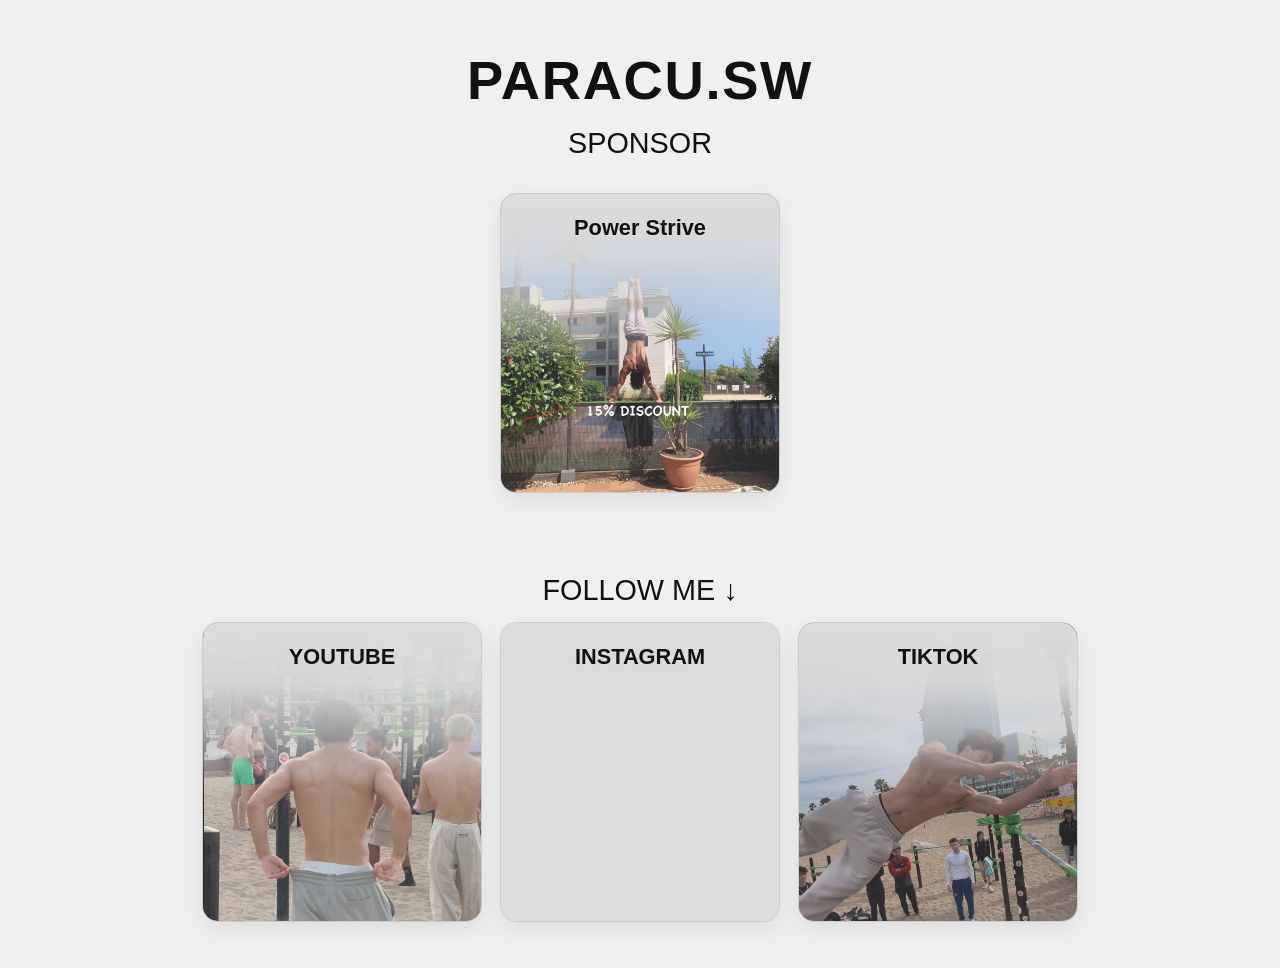
==== index.html @ 4c8cdf4b "Update index.html" ====
<!DOCTYPE html>
<html lang="es">
<head>
  <meta charset="UTF-8">
  <meta name="viewport" content="width=device-width, initial-scale=1.0">
  <title>paracu.sw</title>
  <link rel="stylesheet" href="styles.css">
</head>
<body>
  <main class="page">
    <section class="screen screen-one">
      <header class="hero reveal visible">
        <h1 class="title-box">PARACU.SW</h1>

        <p class="subtitle">SPONSOR</p>
      </header>

      <div class="cards-row">
        <a class="card card-tall reveal" style="--card-image: url('powerstrive.png');" href="https://powerstrive.company.site/" target="_blank" rel="noopener noreferrer" aria-label="Abrir Power Strive">
          <h2>Power Strive</h2>
        </a>
      </div>
    </section>
    
    <section class="screen screen-three">
      <header class="hero reveal">
        <p class="subtitle">FOLLOW ME ↓</p>
      </header>

      <div class="cards-row">
        <a class="card card-tall reveal" style="--card-image: url('youtube.png');" href="https://youtube.com/@paracu_sw?si=YCiXktwlxgzpzq3P" target="_blank" rel="noopener noreferrer" aria-label="Abrir YouTube">
          <h2>YOUTUBE</h2>
        </a>
        <a class="card card-tall reveal" style="--card-image: url('instagram.jpeg');" href="https://www.instagram.com/paracu.sw" target="_blank" rel="noopener noreferrer" aria-label="Abrir Instagram">
          <h2>INSTAGRAM</h2>
        </a>
        <a class="card card-tall reveal" style="--card-image: url('tiktok.jpg');" href="https://www.tiktok.com/@user691637720?_r=1&_t=ZN-942DjwGJtcU" target="_blank" rel="noopener noreferrer" aria-label="Abrir TikTok">
          <h2>TIKTOK</h2>
        </a>
      </div>
    </section>
  </main>

  <script src="script.js"></script>
</body>
</html>
---- styles.css ----
@font-face {
  font-family: "Outfit";
  src: url("fonts/Outfit-Regular.ttf") format("truetype");
  font-weight: 400;
  font-style: normal;
  font-display: swap;
}

@font-face {
  font-family: "Outfit";
  src: url("fonts/Outfit-Medium.ttf") format("truetype");
  font-weight: 500;
  font-style: normal;
  font-display: swap;
}

@font-face {
  font-family: "Outfit";
  src: url("fonts/Outfit-SemiBold.ttf") format("truetype");
  font-weight: 600;
  font-style: normal;
  font-display: swap;
}

@font-face {
  font-family: "Outfit";
  src: url("fonts/Outfit-Bold.ttf") format("truetype");
  font-weight: 700;
  font-style: normal;
  font-display: swap;
}

@font-face {
  font-family: "Outfit";
  src: url("fonts/Outfit-ExtraBold.ttf") format("truetype");
  font-weight: 800;
  font-style: normal;
  font-display: swap;
}

:root {
  color-scheme: light;
  --bg: #f0f0f0;
  --panel: #dcdcdc;
  --panel-rgb: 220, 220, 220;
  --border: #cccccc;
  --text: #111111;
  --text-soft: #333333;
  --title-border: #5288ff;
  --shadow: 0 8px 24px rgba(0, 0, 0, 0.08);
  --radius: 16px;
}

@media (prefers-color-scheme: dark) {
  :root {
    color-scheme: dark;
    --bg: #0f1115;
    --panel: #232833;
    --panel-rgb: 35, 40, 51;
    --border: #343946;
    --text: #edf1f9;
    --text-soft: #b8c0d1;
    --title-border: #7ea3ff;
    --shadow: 0 10px 28px rgba(0, 0, 0, 0.45);
  }
}

*,
*::before,
*::after {
  box-sizing: border-box;
}

html,
body {
  margin: 0;
  padding: 0;
  font-family: "Outfit", sans-serif;
  background: var(--bg);
  color: var(--text);
  line-height: 1.35;
}

.page {
  width: min(100%, 1180px);
  margin: 0 auto;
  padding: 8px 0 18px;
}

.screen {
  min-height: auto;
  padding: clamp(14px, 2.4vw, 28px) clamp(14px, 3vw, 36px);
  display: flex;
  flex-direction: column;
}

.screen-one {
  justify-content: flex-start;
  gap: clamp(12px, 1.7vw, 18px);
}

.hero {
  text-align: center;
  margin-top: clamp(4px, 1vw, 12px);
}

.title-box {
  display: inline-block;
  margin: 0;
  padding: 6px 0;
  border: 0;
  font-size: clamp(2rem, 5.8vw, 3.4rem);
  line-height: 1;
  letter-spacing: 0.03em;
  font-weight: 800;
}

.subtitle {
  margin: 10px 0 0;
  text-align: center;
  font-size: clamp(1.2rem, 3.2vw, 1.8rem);
  font-weight: 500;
  color: var(--text);
}

.cards-row {
  --cards-gap: clamp(10px, 1.6vw, 18px);
  margin-top: clamp(6px, 1vw, 12px);
  display: flex;
  flex-wrap: wrap;
  justify-content: center;
  align-items: stretch;
  gap: var(--cards-gap);
}

.cards-row .card {
  flex: 1 1 220px;
  max-width: 280px;
}

.cards-grid {
  --cards-gap: clamp(10px, 1.6vw, 18px);
  margin-top: clamp(6px, 1vw, 12px);
  display: flex;
  flex-wrap: wrap;
  justify-content: center;
  align-items: stretch;
  gap: var(--cards-gap);
}

.cards-grid .card {
  flex: 1 1 calc(50% - (var(--cards-gap) / 2));
  min-width: 240px;
  max-width: 420px;
}

.card {
  background: var(--panel);
  border: 1px solid var(--border);
  border-radius: var(--radius);
  box-shadow: var(--shadow);
  color: var(--text);
  text-decoration: none;
  padding: clamp(14px, 1.5vw, 20px);
  position: relative;
  overflow: hidden;
  isolation: isolate;
  display: flex;
  align-items: flex-start;
}

.card:focus-visible {
  outline: 2px solid var(--text);
  outline-offset: 2px;
}

.card::before,
.card::after {
  content: "";
  position: absolute;
  inset: 0;
  pointer-events: none;
}

.card::before {
  z-index: 0;
  background-color: var(--panel);
  background-image: var(--card-image, none);
  background-position: center;
  background-size: cover;
  background-repeat: no-repeat;
}

.card::after {
  z-index: 1;
  background: linear-gradient(
    180deg,
    rgba(var(--panel-rgb), 1) 0%,
    rgba(var(--panel-rgb), 0.95) 20%,
    rgba(var(--panel-rgb), 0.65) 38%,
    rgba(var(--panel-rgb), 0.16) 58%,
    rgba(var(--panel-rgb), 0.2) 100%
  );
}

.card > * {
  position: relative;
  z-index: 2;
}

.card h2 {
  margin: 0;
  width: 100%;
  text-align: center;
  font-size: clamp(1.05rem, 1.7vw, 1.4rem);
  font-weight: 600;
  color: var(--text);
  text-shadow: 0 1px 8px rgba(var(--panel-rgb), 0.45);
}

.card-tall {
  min-height: clamp(190px, 24vw, 300px);
}

.screen-two {
  margin-top: clamp(8px, 1.2vw, 16px);
  justify-content: flex-start;
  gap: clamp(12px, 1.7vw, 18px);
}

.subtitle-second {
  margin-top: 0;
  margin-bottom: 0;
}

.card-wide {
  min-height: clamp(180px, 20vw, 250px);
}

.reveal {
  opacity: 0;
  transform: translateY(16px);
  transition: opacity 0.6s ease, transform 0.6s ease;
}

.reveal.visible {
  opacity: 1;
  transform: translateY(0);
}

@media (max-width: 760px) {
  .page {
    padding-top: 4px;
  }

  .screen {
    padding: 14px 12px;
    gap: 12px;
  }

  .cards-row {
    margin-top: 4px;
    flex-direction: column;
    align-items: center;
    gap: 12px;
  }

  .cards-grid {
    margin-top: 4px;
    flex-direction: column;
    align-items: center;
    gap: 12px;
  }

  .cards-row .card,
  .cards-grid .card {
    width: min(100%, 420px);
    max-width: 420px;
    margin-inline: auto;
  }

  .cards-row .card {
    flex: 0 0 auto;
  }

  .title-box {
    padding: 6px 12px;
    font-size: clamp(1.8rem, 10.6vw, 2.5rem);
  }

  .subtitle {
    margin-top: 8px;
    font-size: clamp(1.1rem, 6.2vw, 1.4rem);
  }

  .card {
    padding: 14px 14px 16px;
  }

  .card-tall,
  .card-wide {
    min-height: 170px;
  }
}
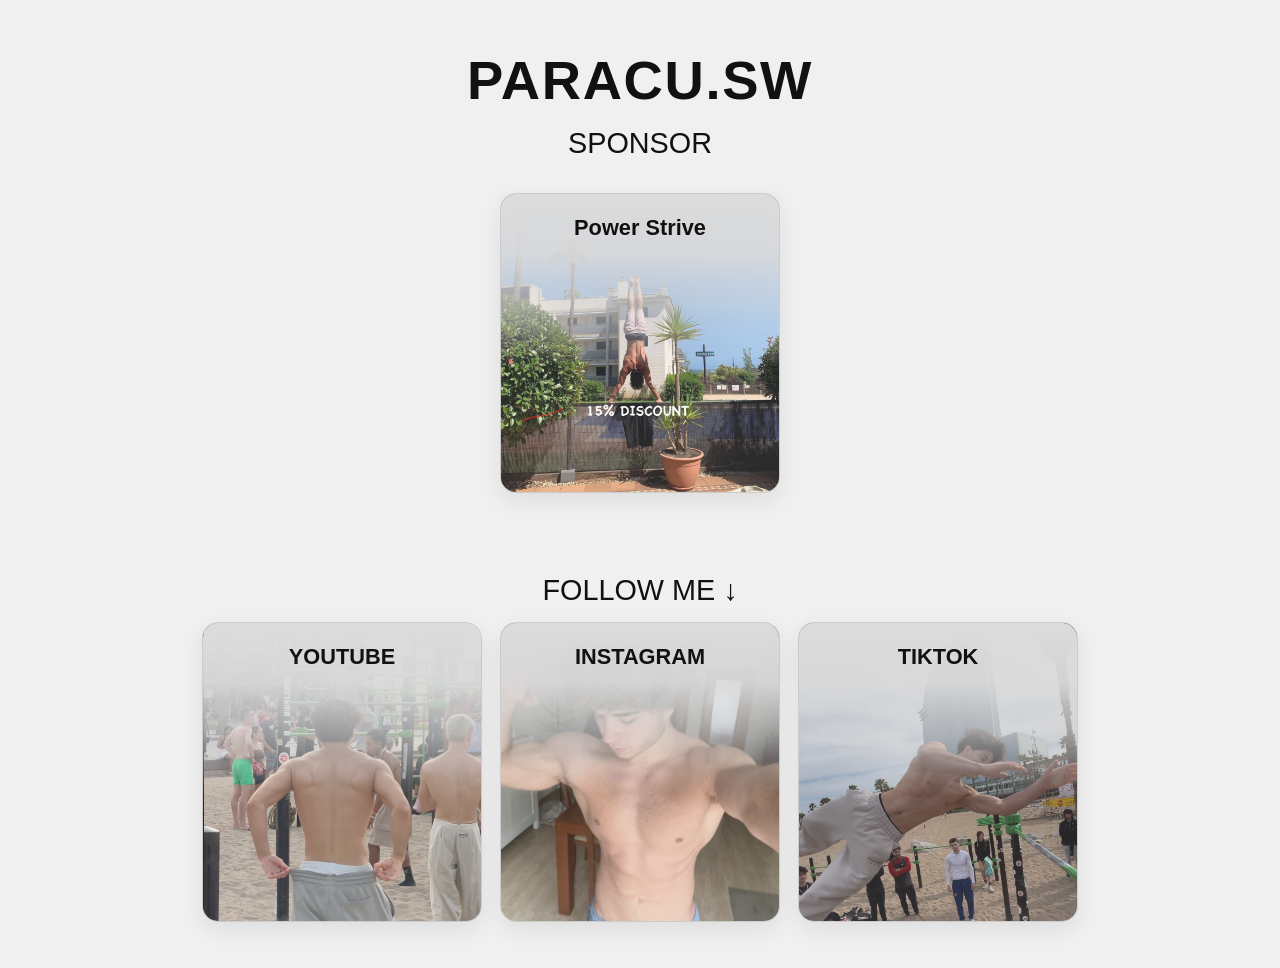
==== commit 5e04708f: "Update index.html" ====
--- a/index.html
+++ b/index.html
@@ -16,7 +16,7 @@
       </header>
 
       <div class="cards-row">
-        <a class="card card-tall reveal" style="--card-image: url('powerstrive.png');" href="https://powerstrive.company.site/" target="_blank" rel="noopener noreferrer" aria-label="Abrir Power Strive">
+        <a class="card card-tall reveal" style="--card-image: url('powerstrive.png');" href="https://powerstrive.de/" target="_blank" rel="noopener noreferrer" aria-label="Abrir Power Strive">
           <h2>Power Strive</h2>
         </a>
       </div>
--- a/styles.css
+++ b/styles.css
@@ -280,6 +280,8 @@
   }
 
   .cards-row .card {
+    width: min(82vw, 300px);
+    max-width: 300px;
     flex: 0 0 auto;
   }
 
@@ -301,4 +303,8 @@
   .card-wide {
     min-height: 170px;
   }
-}
+
+  .card-tall {
+    min-height: clamp(230px, 66vw, 320px);
+  }
+}
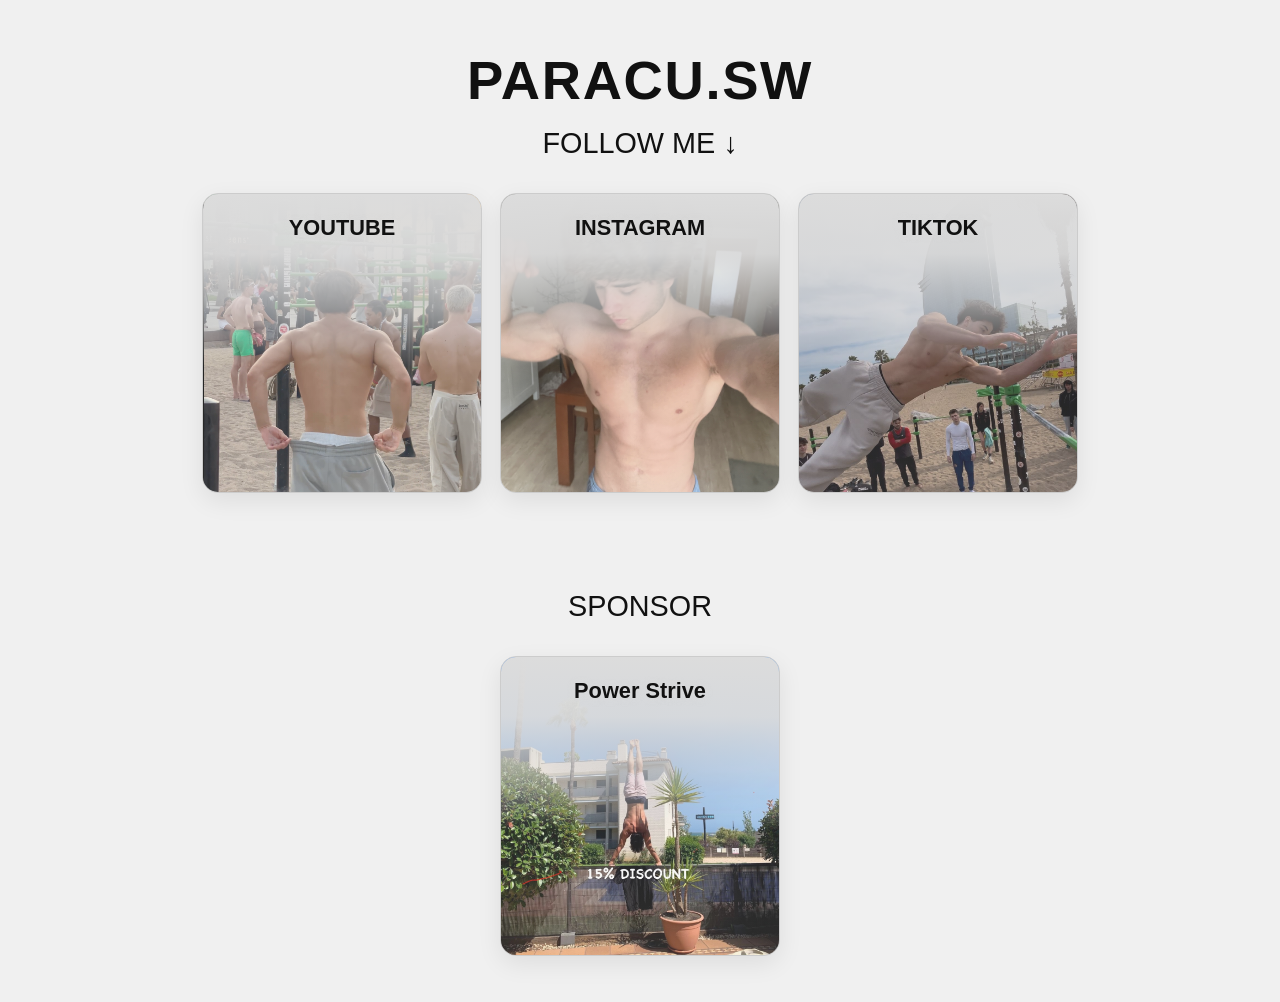
==== commit a6922575: "Update index.html" ====
--- a/index.html
+++ b/index.html
@@ -11,19 +11,7 @@
     <section class="screen screen-one">
       <header class="hero reveal visible">
         <h1 class="title-box">PARACU.SW</h1>
-
-        <p class="subtitle">SPONSOR</p>
-      </header>
-
-      <div class="cards-row">
-        <a class="card card-tall reveal" style="--card-image: url('powerstrive.png');" href="https://powerstrive.de/" target="_blank" rel="noopener noreferrer" aria-label="Abrir Power Strive">
-          <h2>Power Strive</h2>
-        </a>
-      </div>
-    </section>
-    
-    <section class="screen screen-three">
-      <header class="hero reveal">
+        
         <p class="subtitle">FOLLOW ME ↓</p>
       </header>
 
@@ -39,6 +27,20 @@
         </a>
       </div>
     </section>
+        
+    <section class="screen screen-two">
+      <header class="hero reveal">
+    
+        <p class="subtitle">SPONSOR</p>
+      </header>
+
+      <div class="cards-row">
+        <a class="card card-tall reveal" style="--card-image: url('powerstrive.png');" href="https://powerstrive.de/" target="_blank" rel="noopener noreferrer" aria-label="Abrir Power Strive">
+          <h2>Power Strive</h2>
+        </a>
+      </div>
+    </section>
+    
   </main>
 
   <script src="script.js"></script>
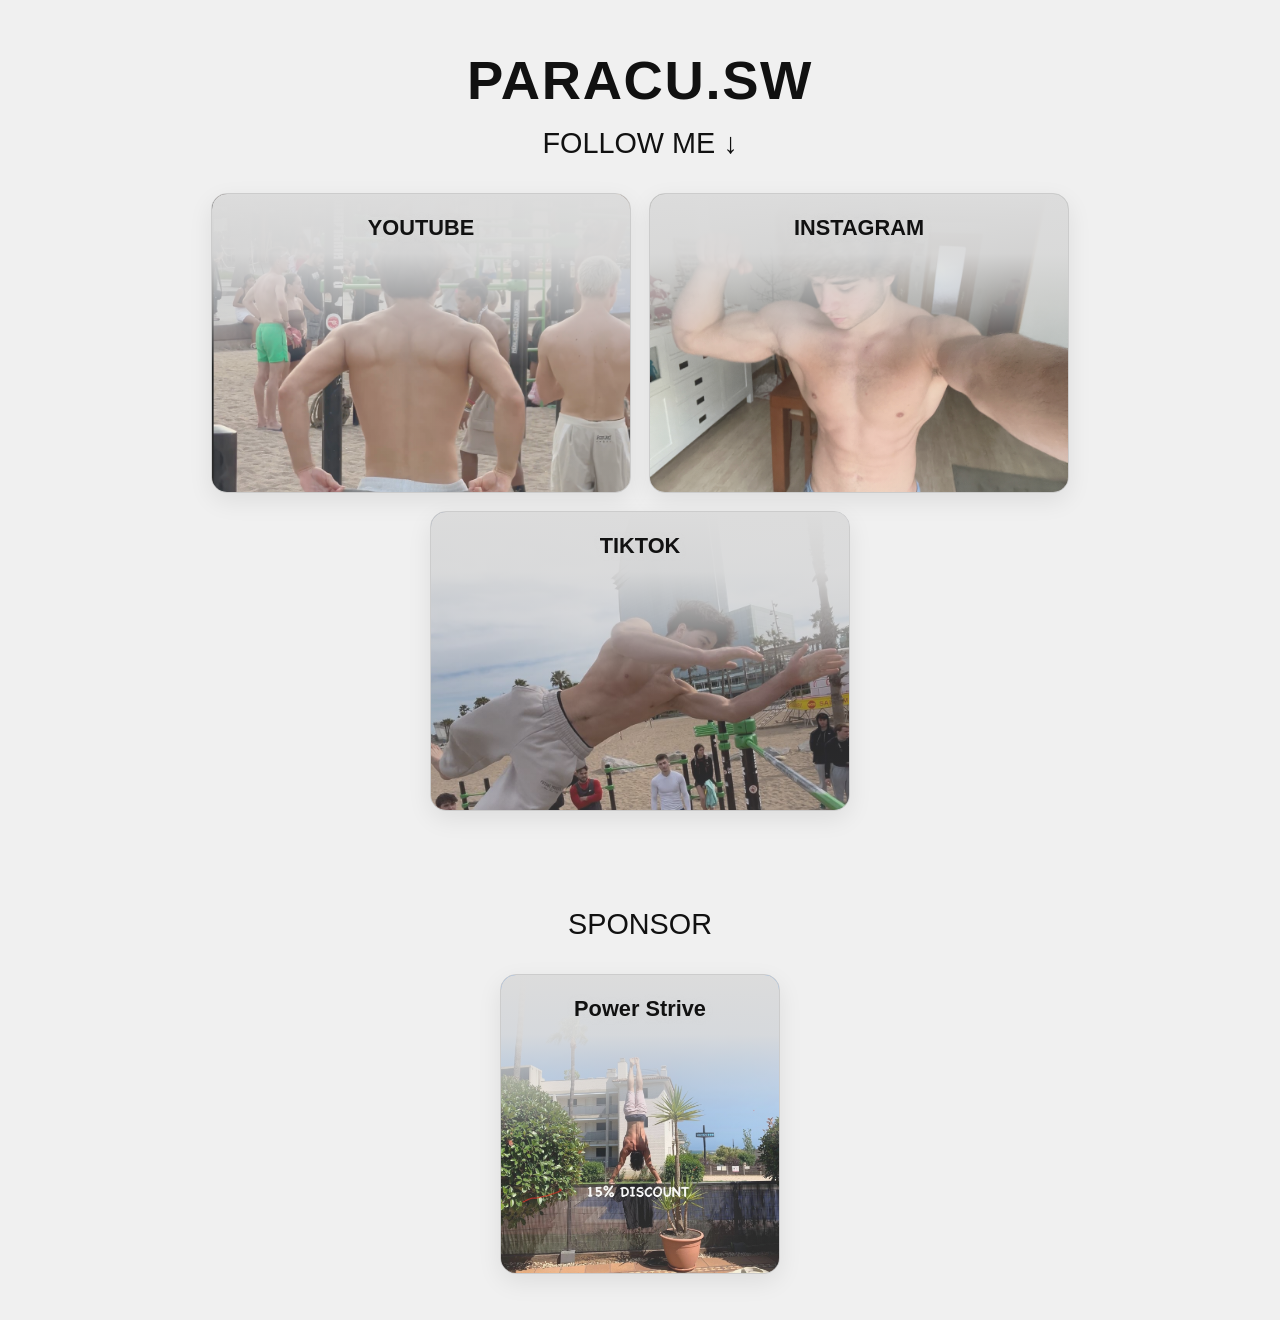
==== commit 2f0dd82d: "Update index.html" ====
--- a/index.html
+++ b/index.html
@@ -15,7 +15,7 @@
         <p class="subtitle">FOLLOW ME ↓</p>
       </header>
 
-      <div class="cards-row">
+      <div class="cards-grid">
         <a class="card card-tall reveal" style="--card-image: url('youtube.png');" href="https://youtube.com/@paracu_sw?si=YCiXktwlxgzpzq3P" target="_blank" rel="noopener noreferrer" aria-label="Abrir YouTube">
           <h2>YOUTUBE</h2>
         </a>
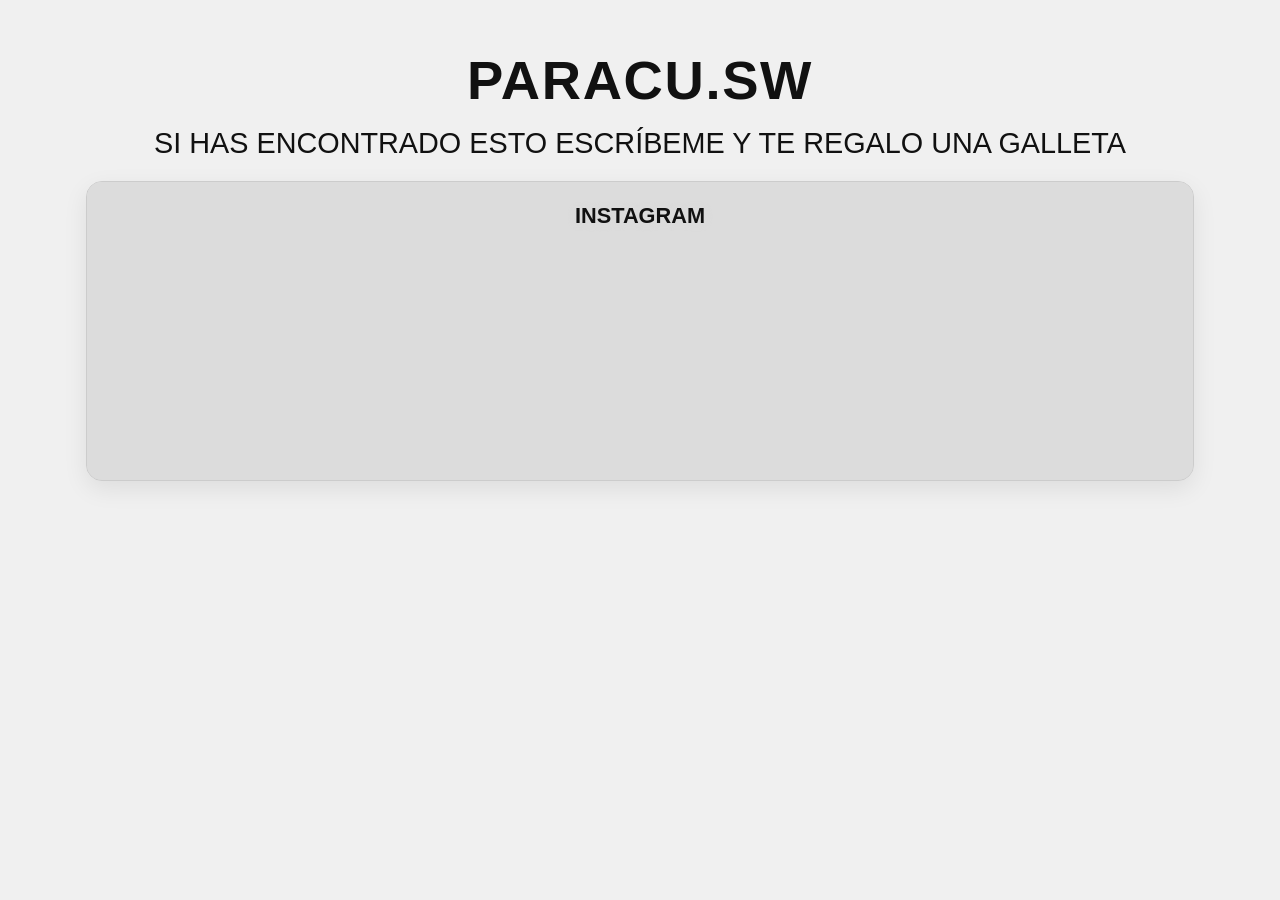
==== commit fb1abf09: "Update index.html" ====
--- a/index.html
+++ b/index.html
@@ -12,35 +12,13 @@
       <header class="hero reveal visible">
         <h1 class="title-box">PARACU.SW</h1>
         
-        <p class="subtitle">FOLLOW ME ↓</p>
+        <p class="subtitle">SI HAS ENCONTRADO ESTO ESCRÍBEME Y TE REGALO UNA GALLETA</p>
       </header>
-
-      <div class="cards-grid">
-        <a class="card card-tall reveal" style="--card-image: url('youtube.png');" href="https://youtube.com/@paracu_sw?si=YCiXktwlxgzpzq3P" target="_blank" rel="noopener noreferrer" aria-label="Abrir YouTube">
-          <h2>YOUTUBE</h2>
-        </a>
         <a class="card card-tall reveal" style="--card-image: url('instagram.jpeg');" href="https://www.instagram.com/paracu.sw" target="_blank" rel="noopener noreferrer" aria-label="Abrir Instagram">
           <h2>INSTAGRAM</h2>
         </a>
-        <a class="card card-tall reveal" style="--card-image: url('tiktok.jpg');" href="https://www.tiktok.com/@user691637720?_r=1&_t=ZN-942DjwGJtcU" target="_blank" rel="noopener noreferrer" aria-label="Abrir TikTok">
-          <h2>TIKTOK</h2>
-        </a>
       </div>
-    </section>
-        
-    <section class="screen screen-two">
-      <header class="hero reveal">
-    
-        <p class="subtitle">SPONSOR</p>
-      </header>
-
-      <div class="cards-row">
-        <a class="card card-tall reveal" style="--card-image: url('powerstrive.png');" href="https://powerstrive.de/" target="_blank" rel="noopener noreferrer" aria-label="Abrir Power Strive">
-          <h2>Power Strive</h2>
-        </a>
-      </div>
-    </section>
-    
+    </section> 
   </main>
 
   <script src="script.js"></script>
--- a/styles.css
+++ b/styles.css
@@ -123,35 +123,36 @@
   color: var(--text);
 }
 
+.cards-grid {
+  --cards-gap: clamp(10px, 1.6vw, 10px);
+  margin-top: clamp(6px, 1vw, 12px);
+  display: grid;
+  grid-template-columns: repeat(2, 1fr); /* Siempre 2 columnas */
+  gap: var(--cards-gap);
+  justify-content: center;
+}
+
+.cards-grid .card {
+  width: 100%;
+  min-width: auto; /* Elimina el min-width fijo */
+  max-width: 500px; /* Elimina el max-width fijo */
+  min-height: clamp(180px, 24vw, 260px);
+}
+
+/* Para el sponsor y otras secciones que quieras que ocupen todo el ancho */
 .cards-row {
   --cards-gap: clamp(10px, 1.6vw, 18px);
   margin-top: clamp(6px, 1vw, 12px);
   display: flex;
   flex-wrap: wrap;
   justify-content: center;
-  align-items: stretch;
   gap: var(--cards-gap);
 }
 
 .cards-row .card {
-  flex: 1 1 220px;
-  max-width: 280px;
-}
-
-.cards-grid {
-  --cards-gap: clamp(10px, 1.6vw, 18px);
-  margin-top: clamp(6px, 1vw, 12px);
-  display: flex;
-  flex-wrap: wrap;
-  justify-content: center;
-  align-items: stretch;
-  gap: var(--cards-gap);
-}
-
-.cards-grid .card {
-  flex: 1 1 calc(50% - (var(--cards-gap) / 2));
-  min-width: 240px;
-  max-width: 420px;
+  flex: 1 1 100%; /* Ocupa todo el ancho */
+  max-width: 450px;
+  min-height: clamp(200px, 28vw, 300px);
 }
 
 .card {
@@ -258,31 +259,16 @@
     gap: 12px;
   }
 
-  .cards-row {
-    margin-top: 4px;
-    flex-direction: column;
-    align-items: center;
-    gap: 12px;
-  }
-
   .cards-grid {
-    margin-top: 4px;
-    flex-direction: column;
-    align-items: center;
-    gap: 12px;
-  }
-
-  .cards-row .card,
+    gap: 10px; /* Gap más pequeño en móvil */
+  }
+
   .cards-grid .card {
-    width: min(100%, 420px);
-    max-width: 420px;
-    margin-inline: auto;
+    min-height: clamp(160px, 40vw, 200px); /* Más pequeño en móvil */
   }
 
   .cards-row .card {
-    width: min(82vw, 300px);
-    max-width: 300px;
-    flex: 0 0 auto;
+    min-height: clamp(180px, 45vw, 240px);
   }
 
   .title-box {
@@ -298,13 +284,4 @@
   .card {
     padding: 14px 14px 16px;
   }
-
-  .card-tall,
-  .card-wide {
-    min-height: 170px;
-  }
-
-  .card-tall {
-    min-height: clamp(230px, 66vw, 320px);
-  }
-}
+}
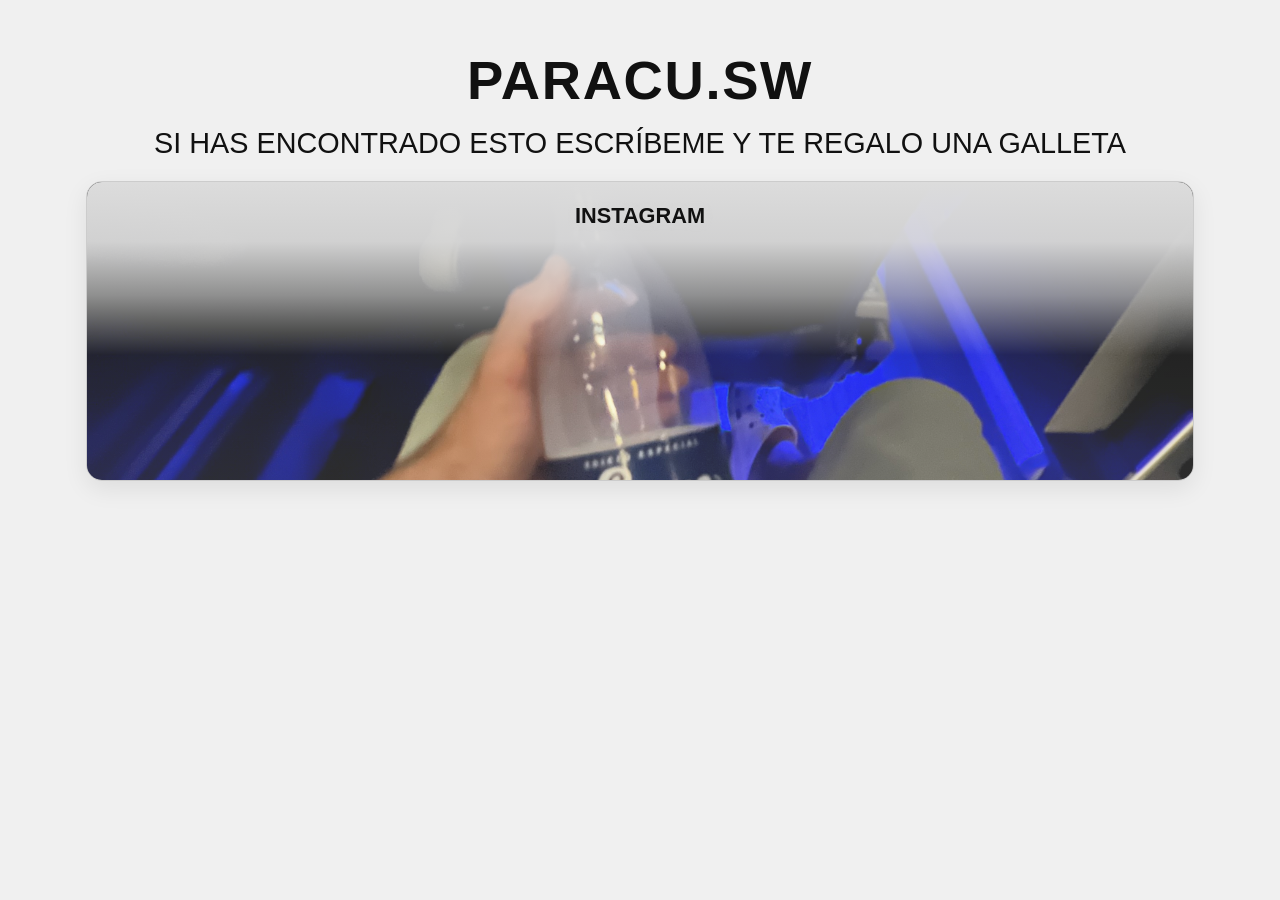
==== commit ae1a9906: "Update index.html" ====
--- a/index.html
+++ b/index.html
@@ -14,7 +14,7 @@
         
         <p class="subtitle">SI HAS ENCONTRADO ESTO ESCRÍBEME Y TE REGALO UNA GALLETA</p>
       </header>
-        <a class="card card-tall reveal" style="--card-image: url('instagram.jpeg');" href="https://www.instagram.com/paracu.sw" target="_blank" rel="noopener noreferrer" aria-label="Abrir Instagram">
+        <a class="card card-tall reveal" style="--card-image: url('letona.jpeg');" href="https://www.instagram.com/paracu.sw" target="_blank" rel="noopener noreferrer" aria-label="Abrir Instagram">
           <h2>INSTAGRAM</h2>
         </a>
       </div>
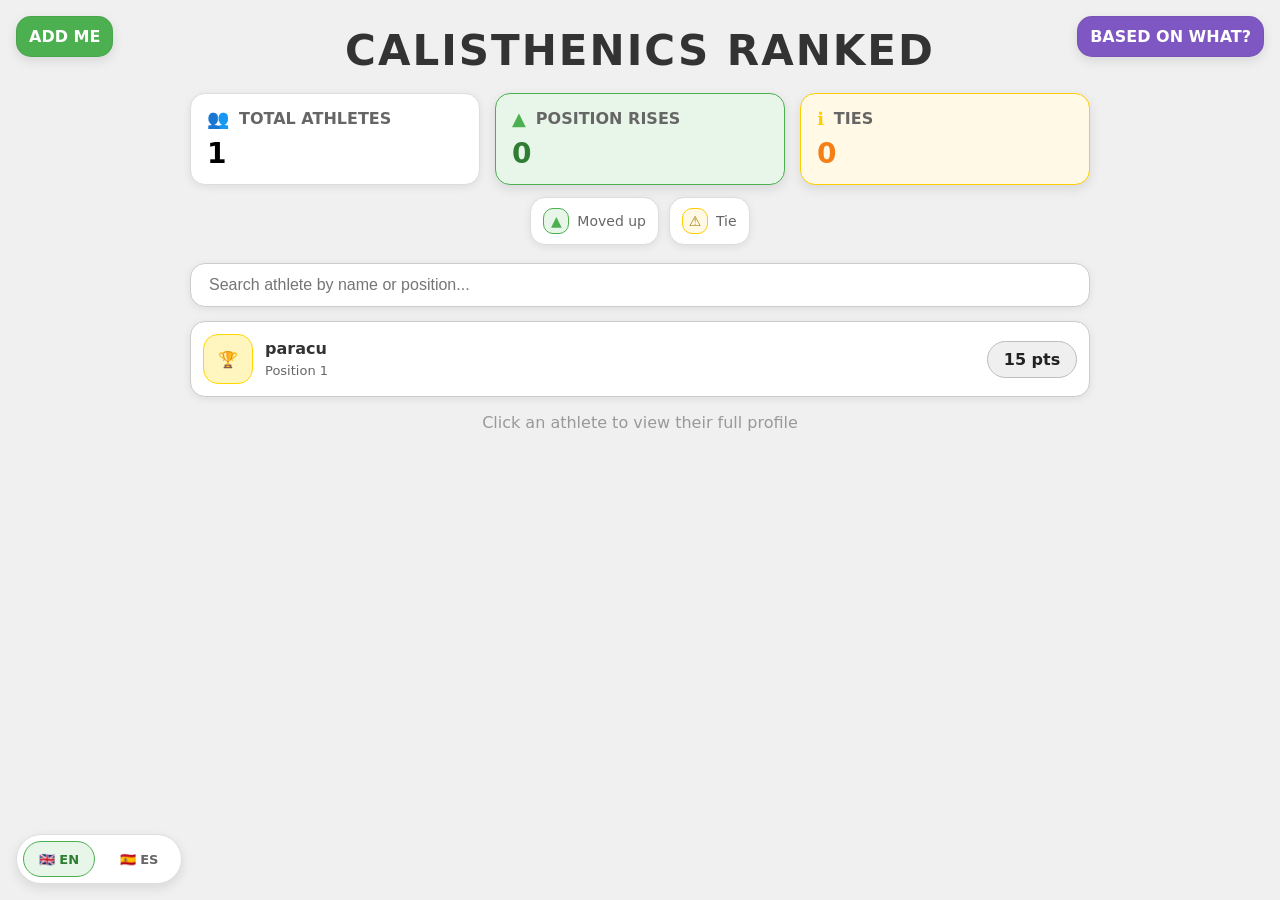
==== commit 06deed8c: "Add files via upload" ====
--- a/index.html
+++ b/index.html
@@ -1,26 +1,20 @@
-<!DOCTYPE html>
-<html lang="es">
+<!doctype html>
+<html lang="en">
 <head>
-  <meta charset="UTF-8">
-  <meta name="viewport" content="width=device-width, initial-scale=1.0">
-  <title>paracu.sw</title>
-  <link rel="stylesheet" href="styles.css">
+  <meta charset="utf-8" />
+  <meta name="viewport" content="width=device-width, initial-scale=1" />
+  <title>Calisthenics Ranked</title>
+  <script>
+    (function () {
+      const lang = (navigator.language || "").toLowerCase();
+      const target = lang.startsWith("es") ? "ccespañol.html" : "cc.html";
+      window.location.replace(target);
+    })();
+  </script>
+  <noscript>
+    <meta http-equiv="refresh" content="0; url=cc.html" />
+  </noscript>
 </head>
 <body>
-  <main class="page">
-    <section class="screen screen-one">
-      <header class="hero reveal visible">
-        <h1 class="title-box">PARACU.SW</h1>
-        
-        <p class="subtitle">SI HAS ENCONTRADO ESTO ESCRÍBEME Y TE REGALO UNA GALLETA</p>
-      </header>
-        <a class="card card-tall reveal" style="--card-image: url('letona.jpeg');" href="https://www.instagram.com/paracu.sw" target="_blank" rel="noopener noreferrer" aria-label="Abrir Instagram">
-          <h2>INSTAGRAM</h2>
-        </a>
-      </div>
-    </section> 
-  </main>
-
-  <script src="script.js"></script>
 </body>
 </html>
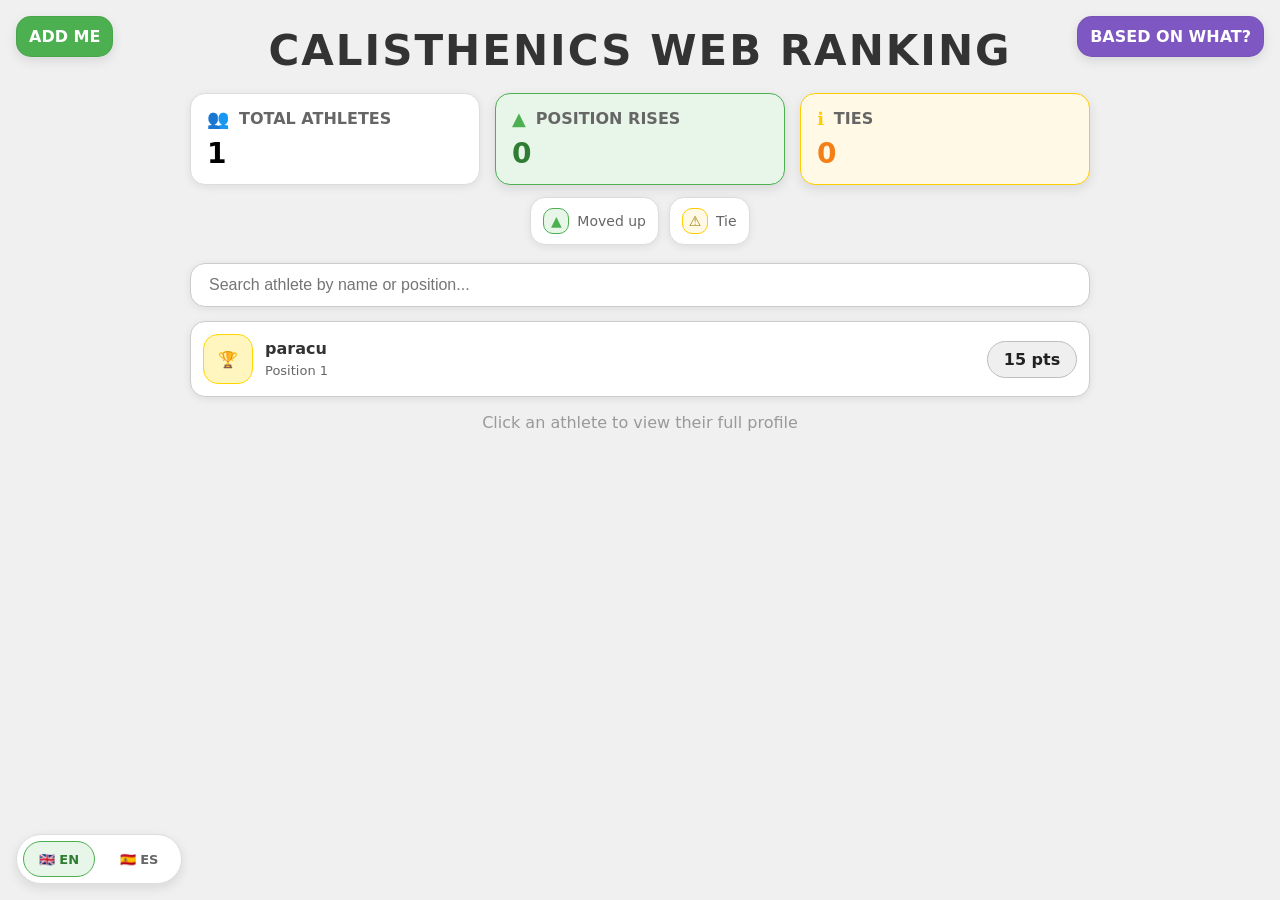
==== commit c6679eb3: "Add files via upload" ====
--- a/index.html
+++ b/index.html
@@ -7,7 +7,7 @@
   <script>
     (function () {
       const lang = (navigator.language || "").toLowerCase();
-      const target = lang.startsWith("es") ? "ccespañol.html" : "cc.html";
+      const target = lang.startsWith("es") ? "cc-es.html" : "cc.html";
       window.location.replace(target);
     })();
   </script>
